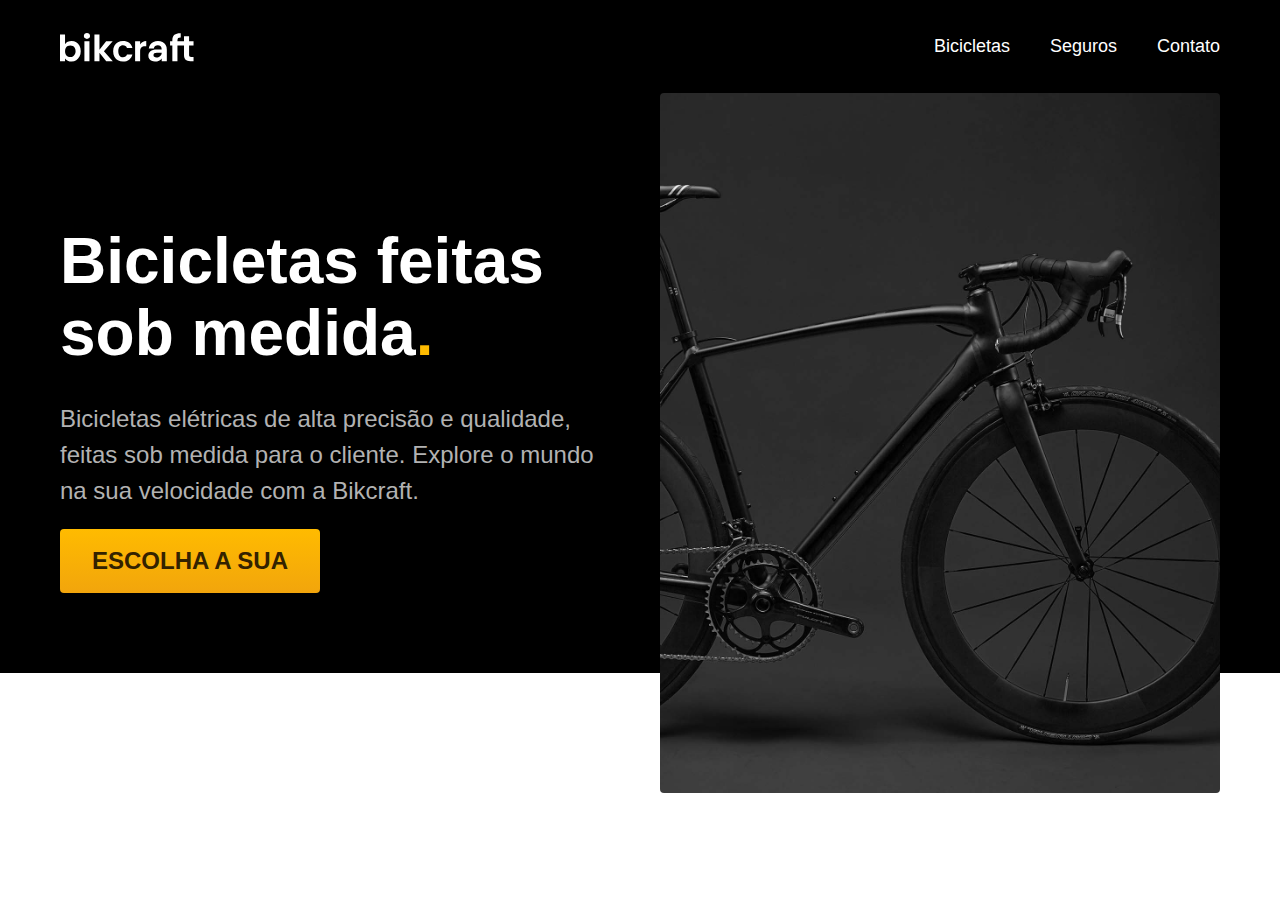
==== index.html @ 471a5d81 "introducao" ====
<!DOCTYPE html>
<html lang="pt-br">
<head>
  <meta charset="UTF-8">
  <meta name="viewport" content="width=device-width, initial-scale=1.0">
  <meta name="description" content="Bicicletas elétricas de alta precisão e qualidade,  feitas sob medida para o cliente. Explore o mundo na sua velocidade com a Bikcraft.
  ">
  <title>Bikcraft - Bicicletas Elétricas</title>
  <link rel="stylesheet" href="./css/style.css">
</head>
<body>
  <header class="header-bg">
    <div class="header">
      <a href="./">
        <img src="./img/bikcraft.svg" alt="Bikcraft">
      </a>

    <nav aria-label="primaria">
      <ul class="header-menu">
        <li><a href="./bicicletas.html">Bicicletas</a></li>
        <li><a href="./seguros.html">Seguros</a></li>
        <li><a href="./contato.html">Contato</a></li>
      </ul>
    </nav>
  </div>
  </header>

  <main class="introducao-bg">
    <div class="introducao">
      <div class="introducao-conteudo">
        <h1>Bicicletas feitas sob medida<span>.</span></h1>
        <p>Bicicletas elétricas de alta precisão e qualidade,  feitas sob medida para o cliente. Explore o mundo na sua velocidade com a Bikcraft.</p>
        <a href="./bicicletas.html">Escolha a sua</a>
      </div>
      <div>
        <img src="./img/fotos/introducao.jpg" alt="Bicicleta elétrica preta">
      </div>
    </div>
  </main>
</body>
</html>
---- css/style.css ----
body{
  margin: 0px;
  font-family: Arial, Helvetica, sans-serif;
}

h1, ul, p{
  margin: 0px;
}

ul{
  margin: 0px;
  padding: 0px;
  list-style: none;
}

a{
  text-decoration: none;
  color: inherit;
}

img{
  max-width: 100%;
  display: block;
}

.header-bg{
  background-color: #000000;
}

.header{
  display: flex;
  flex-wrap: wrap;
  gap: 20px;
  justify-content: space-between;
  align-items: center;
  padding: 20px;
  max-width: 1200px;
  box-sizing: border-box;
  margin-left: auto;
  margin-right: auto;
}

.header-menu{
  display: flex;
  flex-wrap: wrap;
  gap: 40px;
}

.header-menu a{
  padding: 16px 0px;
  display: inline-block;
  color: #ffffff;
  font-size: 18px;
  position: relative;
}

.header-menu a:after{
  content: "";
  display: block;
  height: 2px;
  width: 0px;
  background: #ffffff;
  margin-top: 4px;
  transition: 0.3s;
  position: absolute;
}

.header-menu a:hover:after{
  width: 100%;
}

@media (max-width: 800px){
  .header-menu a{
    background: #111111;
    padding: 12px 16px;
    border-radius: 4px;
  }
  .header-menu{
    gap: 20px;
  }
  .header-menu a:hover{
    background-color: #2e2e2e;
  }
  .header a:after{
    display: none;
  }
}

@media (max-width: 600px){
  .header-menu{
    gap: 12px;
  }
  .header-menu a{
    padding: 8px 12px;
    font-size: 14px;
  }
}

.introducao-bg{
  background: #000000;
  color: #ffffff;
  box-shadow: inset 0 -120px #ffffff;
}

.introducao{
  display: grid;
  grid-template-columns: 1fr 1fr;
  gap: 0px 40px;
  max-width: 1200px;
  box-sizing: border-box;
  padding-left: 20px;
  padding-right: 20px;
  margin-left: auto;
  margin-right: auto;
}

.introducao-conteudo{
  align-self: end;
  padding-bottom: 200px;
}


.introducao img{
  height: 100%;
  object-fit: cover;
  border-radius: 4px;
}

.introducao h1{
  margin-bottom: 32px;
  font-size: 64px;
  line-height: 1.125;
}

.introducao h1 span{
  color: #ffbb00;
}

.introducao p{
  margin-bottom: 20px;
  font-size: 24px;
  line-height: 1.5;
  color: #b2b2b2;
}

.introducao a{
  padding: 16px 32px;
  display: inline-block;
  background: linear-gradient(#ffbb00, #f2a50c);
  border-radius: 4px;
  box-shadow: 0 1px 2px rgba(0, 0, 0, .1) ;
  text-transform: uppercase;
  color: #332200;
  font-size: 24px;
  line-height: 1.33;
  font-weight: bold;
}

.introducao a:hover{
  background: linear-gradient(#ffb60d, #e59317);
}

@media (max-width: 600px){
  .introducao a{
    padding: 12px 16px;
    font-size: 16px;
  }
}

@media (max-width: 1200px){
  .introducao h1{
    font-size: 48px;
  }
  .introducao p{
    font-size: 18px;
  }
}

@media (max-width: 800px){
  .introducao-bg{
    background: #111111;
    padding-top: 40px;
    box-shadow: inset 0 -60px #ffffff;
  }
  .introducao{
    grid-template-columns: 1fr;
    gap: 32px;
  }
  .introducao-conteudo{
    padding-bottom: 0px;
  }
  .introducao h1{
    font-size: 32px;
    margin-bottom: 16px;
  }
  .introducao img{
    height: 300px;
    width: 100%;
  }
}
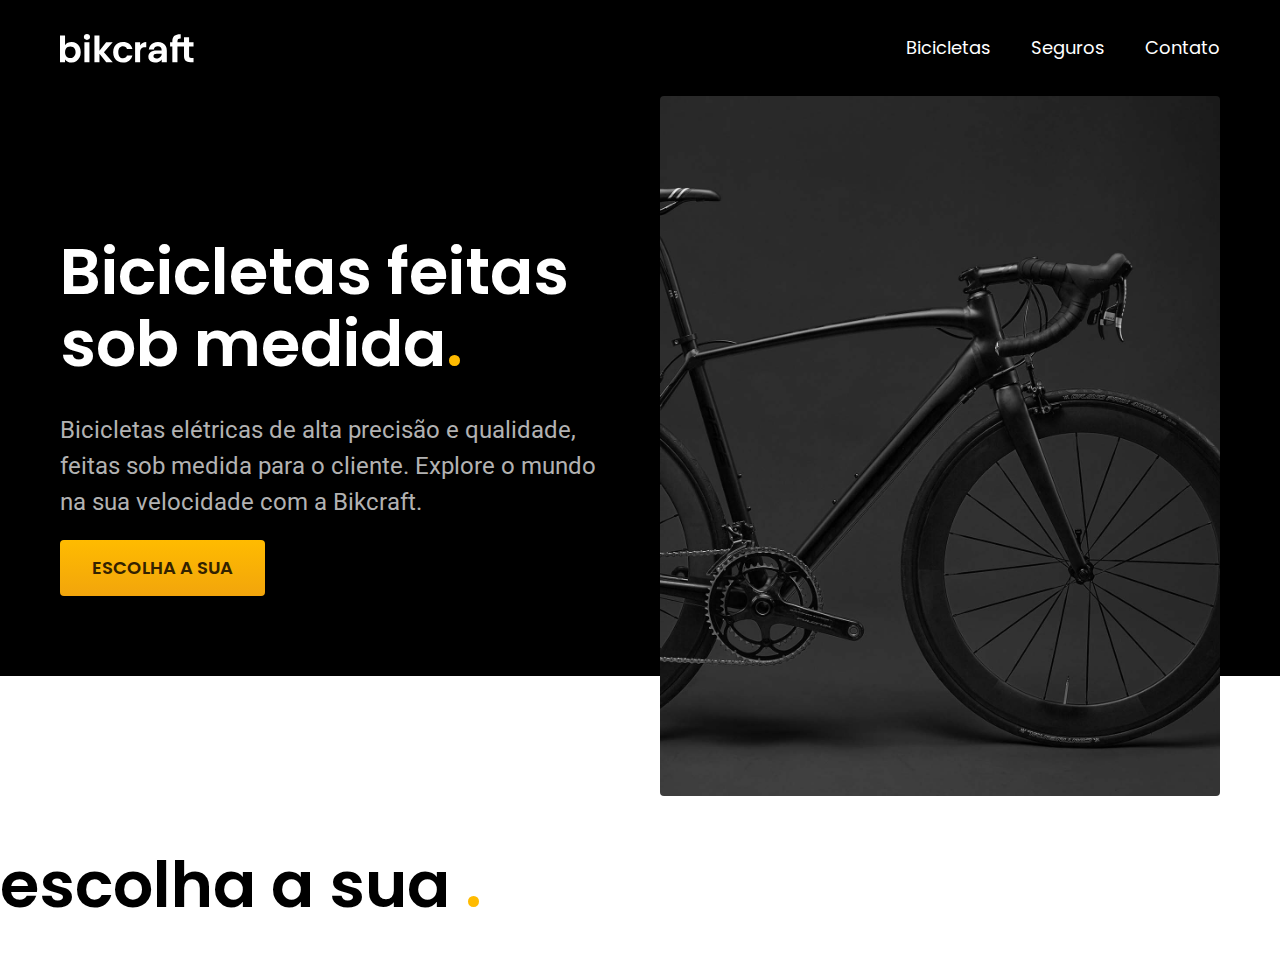
==== commit dfaed317: "utilitários" ====
--- a/index.html
+++ b/index.html
@@ -7,7 +7,14 @@
   ">
   <title>Bikcraft - Bicicletas Elétricas</title>
   <link rel="stylesheet" href="./css/style.css">
+  <link rel="preconnect" href="https://fonts.googleapis.com">
+<link rel="preconnect" href="https://fonts.gstatic.com" crossorigin>
+<link href="https://fonts.googleapis.com/css2?family=Roboto:ital,wght@0,100;0,300;0,400;0,500;0,700;0,900;1,100;1,300;1,400;1,500;1,700;1,900&display=swap" rel="stylesheet">
+<link rel="preconnect" href="https://fonts.googleapis.com">
+<link rel="preconnect" href="https://fonts.gstatic.com" crossorigin>
+<link href="https://fonts.googleapis.com/css2?family=Poppins:ital,wght@0,100;0,200;0,300;0,400;0,500;0,600;0,700;0,800;0,900;1,100;1,200;1,300;1,400;1,500;1,600;1,700;1,800;1,900&display=swap" rel="stylesheet">
 </head>
+
 <body>
   <header class="header-bg">
     <div class="header">
@@ -16,7 +23,7 @@
       </a>
 
     <nav aria-label="primaria">
-      <ul class="header-menu">
+      <ul class="header-menu font-1-m cor-branco">
         <li><a href="./bicicletas.html">Bicicletas</a></li>
         <li><a href="./seguros.html">Seguros</a></li>
         <li><a href="./contato.html">Contato</a></li>
@@ -28,14 +35,16 @@
   <main class="introducao-bg">
     <div class="introducao">
       <div class="introducao-conteudo">
-        <h1>Bicicletas feitas sob medida<span>.</span></h1>
-        <p>Bicicletas elétricas de alta precisão e qualidade,  feitas sob medida para o cliente. Explore o mundo na sua velocidade com a Bikcraft.</p>
-        <a href="./bicicletas.html">Escolha a sua</a>
+        <h1 class="font-1-xxl cor-0">Bicicletas feitas sob medida<span class="cor-p1">.</span></h1>
+        <p class="font-2-l cor-5">Bicicletas elétricas de alta precisão e qualidade,  feitas sob medida para o cliente. Explore o mundo na sua velocidade com a Bikcraft.</p>
+        <a class="botao" href="./bicicletas.html">Escolha a sua</a>
       </div>
       <div>
         <img src="./img/fotos/introducao.jpg" alt="Bicicleta elétrica preta">
       </div>
     </div>
   </main>
+
+  <h2 class="font-1-xxl">escolha a sua <span class="cor-p1">.</span></h2>
 </body>
 </html>--- a/css/style.css
+++ b/css/style.css
@@ -1,200 +1,11 @@
-body{
-  margin: 0px;
-  font-family: Arial, Helvetica, sans-serif;
-}
+@import "./global/global.css";
+@import "./utilidades/tipografia.css";
+@import "./utilidades/cores.css";
 
-h1, ul, p{
-  margin: 0px;
-}
+@import "./global/header.css";
 
-ul{
-  margin: 0px;
-  padding: 0px;
-  list-style: none;
-}
+/*Utilitários*/
+@import "./utilidades/componentes.css";
 
-a{
-  text-decoration: none;
-  color: inherit;
-}
-
-img{
-  max-width: 100%;
-  display: block;
-}
-
-.header-bg{
-  background-color: #000000;
-}
-
-.header{
-  display: flex;
-  flex-wrap: wrap;
-  gap: 20px;
-  justify-content: space-between;
-  align-items: center;
-  padding: 20px;
-  max-width: 1200px;
-  box-sizing: border-box;
-  margin-left: auto;
-  margin-right: auto;
-}
-
-.header-menu{
-  display: flex;
-  flex-wrap: wrap;
-  gap: 40px;
-}
-
-.header-menu a{
-  padding: 16px 0px;
-  display: inline-block;
-  color: #ffffff;
-  font-size: 18px;
-  position: relative;
-}
-
-.header-menu a:after{
-  content: "";
-  display: block;
-  height: 2px;
-  width: 0px;
-  background: #ffffff;
-  margin-top: 4px;
-  transition: 0.3s;
-  position: absolute;
-}
-
-.header-menu a:hover:after{
-  width: 100%;
-}
-
-@media (max-width: 800px){
-  .header-menu a{
-    background: #111111;
-    padding: 12px 16px;
-    border-radius: 4px;
-  }
-  .header-menu{
-    gap: 20px;
-  }
-  .header-menu a:hover{
-    background-color: #2e2e2e;
-  }
-  .header a:after{
-    display: none;
-  }
-}
-
-@media (max-width: 600px){
-  .header-menu{
-    gap: 12px;
-  }
-  .header-menu a{
-    padding: 8px 12px;
-    font-size: 14px;
-  }
-}
-
-.introducao-bg{
-  background: #000000;
-  color: #ffffff;
-  box-shadow: inset 0 -120px #ffffff;
-}
-
-.introducao{
-  display: grid;
-  grid-template-columns: 1fr 1fr;
-  gap: 0px 40px;
-  max-width: 1200px;
-  box-sizing: border-box;
-  padding-left: 20px;
-  padding-right: 20px;
-  margin-left: auto;
-  margin-right: auto;
-}
-
-.introducao-conteudo{
-  align-self: end;
-  padding-bottom: 200px;
-}
-
-
-.introducao img{
-  height: 100%;
-  object-fit: cover;
-  border-radius: 4px;
-}
-
-.introducao h1{
-  margin-bottom: 32px;
-  font-size: 64px;
-  line-height: 1.125;
-}
-
-.introducao h1 span{
-  color: #ffbb00;
-}
-
-.introducao p{
-  margin-bottom: 20px;
-  font-size: 24px;
-  line-height: 1.5;
-  color: #b2b2b2;
-}
-
-.introducao a{
-  padding: 16px 32px;
-  display: inline-block;
-  background: linear-gradient(#ffbb00, #f2a50c);
-  border-radius: 4px;
-  box-shadow: 0 1px 2px rgba(0, 0, 0, .1) ;
-  text-transform: uppercase;
-  color: #332200;
-  font-size: 24px;
-  line-height: 1.33;
-  font-weight: bold;
-}
-
-.introducao a:hover{
-  background: linear-gradient(#ffb60d, #e59317);
-}
-
-@media (max-width: 600px){
-  .introducao a{
-    padding: 12px 16px;
-    font-size: 16px;
-  }
-}
-
-@media (max-width: 1200px){
-  .introducao h1{
-    font-size: 48px;
-  }
-  .introducao p{
-    font-size: 18px;
-  }
-}
-
-@media (max-width: 800px){
-  .introducao-bg{
-    background: #111111;
-    padding-top: 40px;
-    box-shadow: inset 0 -60px #ffffff;
-  }
-  .introducao{
-    grid-template-columns: 1fr;
-    gap: 32px;
-  }
-  .introducao-conteudo{
-    padding-bottom: 0px;
-  }
-  .introducao h1{
-    font-size: 32px;
-    margin-bottom: 16px;
-  }
-  .introducao img{
-    height: 300px;
-    width: 100%;
-  }
-}+/*Home*/
+@import "./home/introducao.css";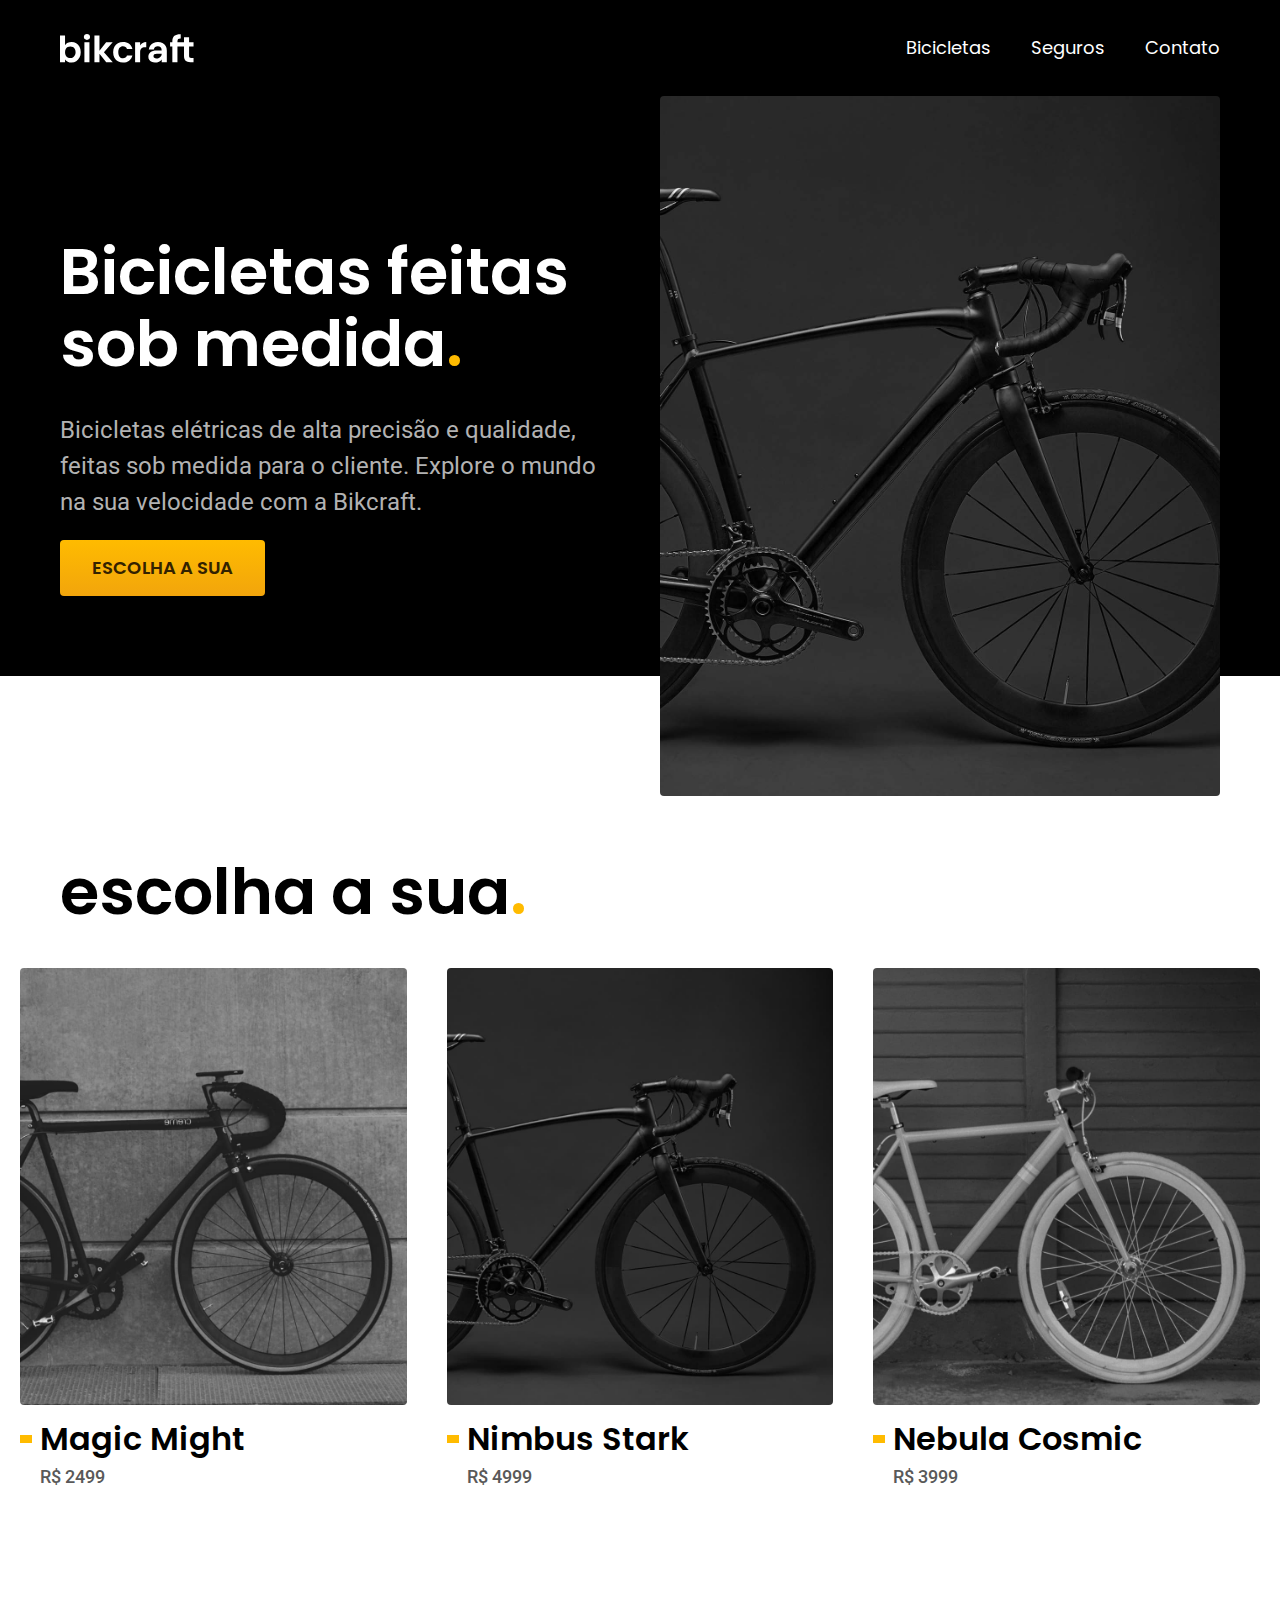
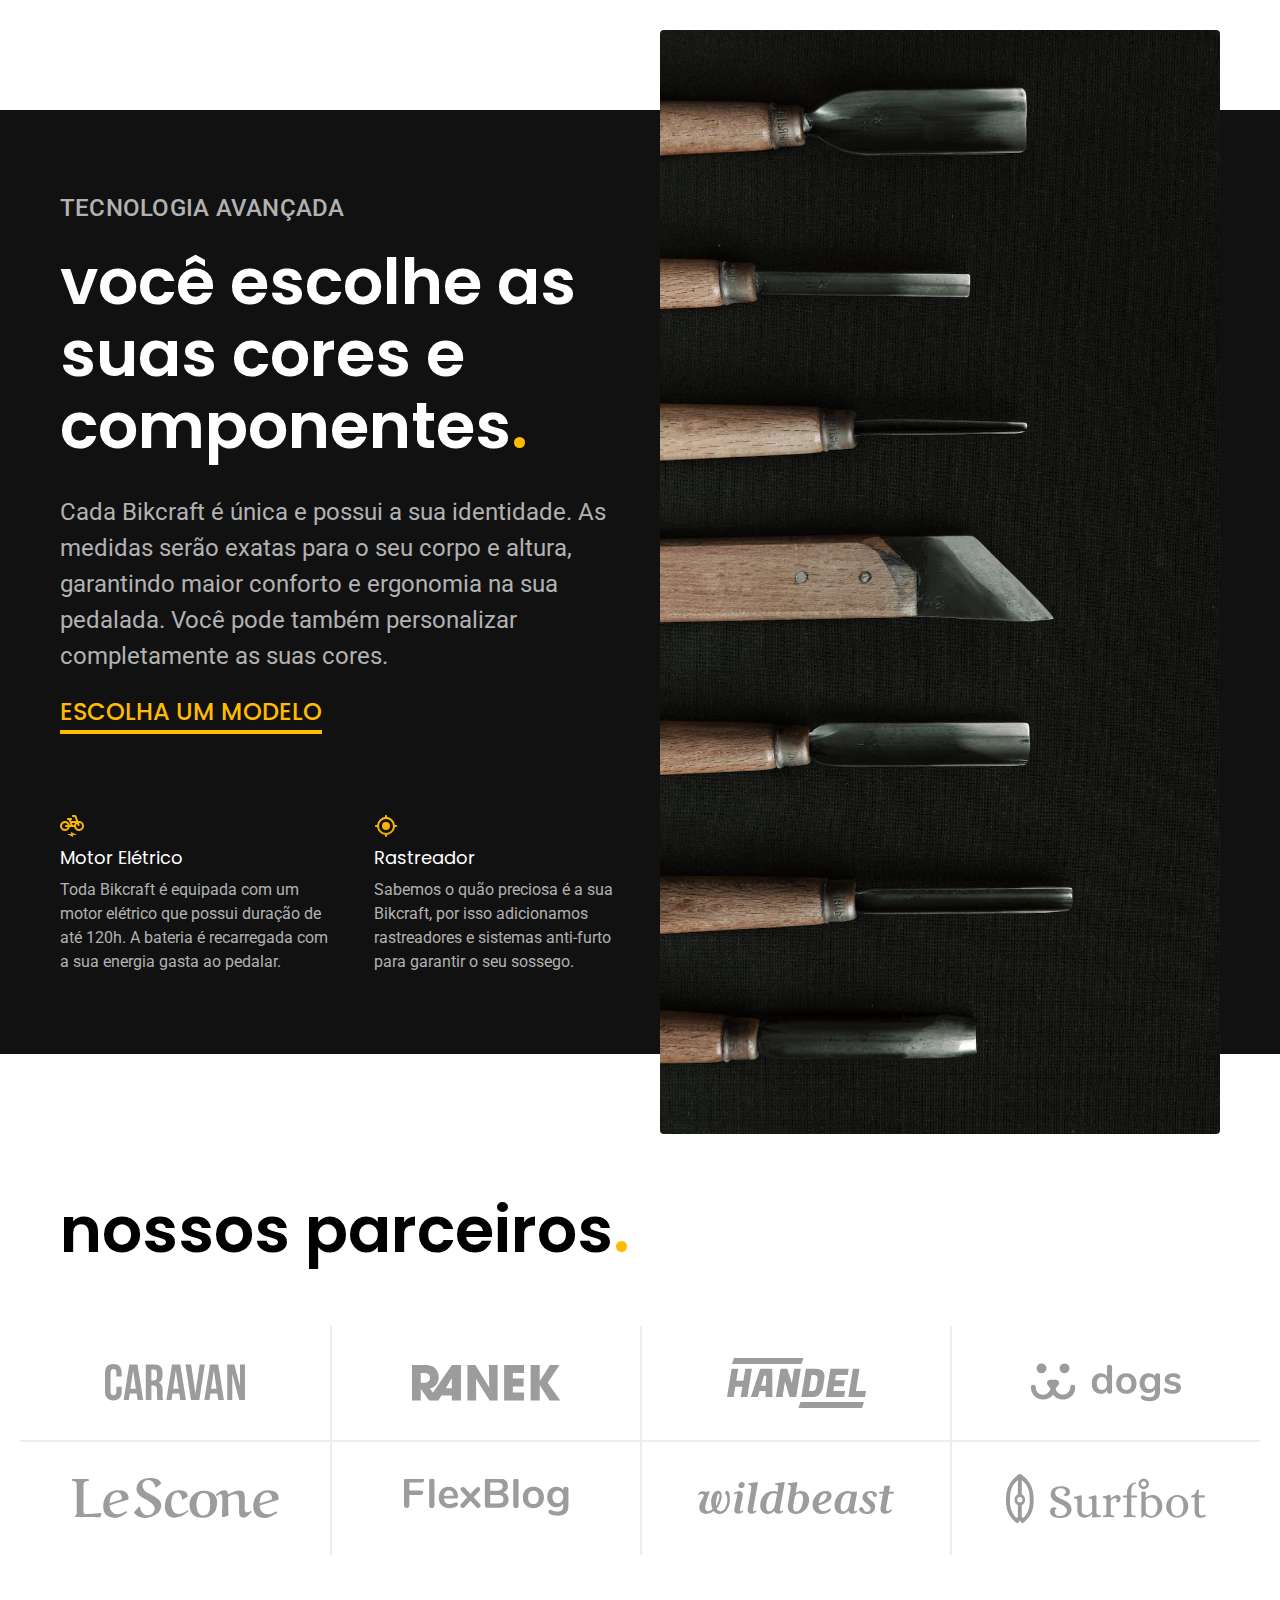
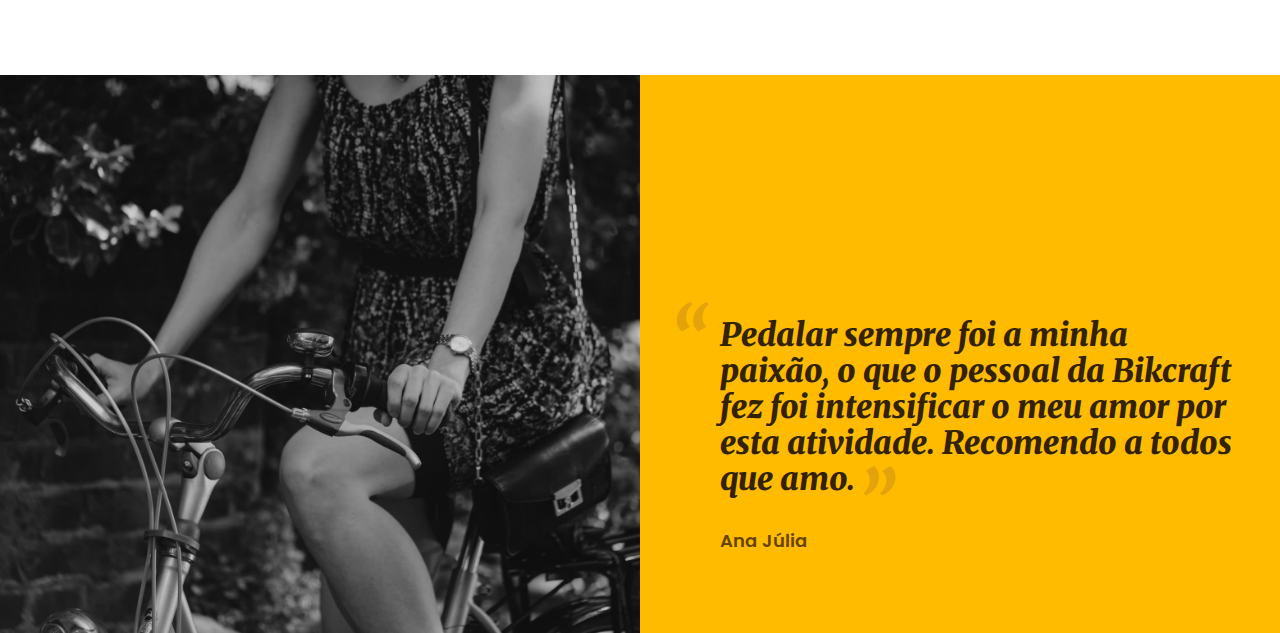
==== commit 4cfb9d9b: "depoimentos" ====
--- a/index.html
+++ b/index.html
@@ -10,14 +10,13 @@
   <link rel="preconnect" href="https://fonts.googleapis.com">
 <link rel="preconnect" href="https://fonts.gstatic.com" crossorigin>
 <link href="https://fonts.googleapis.com/css2?family=Roboto:ital,wght@0,100;0,300;0,400;0,500;0,700;0,900;1,100;1,300;1,400;1,500;1,700;1,900&display=swap" rel="stylesheet">
-<link rel="preconnect" href="https://fonts.googleapis.com">
-<link rel="preconnect" href="https://fonts.gstatic.com" crossorigin>
 <link href="https://fonts.googleapis.com/css2?family=Poppins:ital,wght@0,100;0,200;0,300;0,400;0,500;0,600;0,700;0,800;0,900;1,100;1,200;1,300;1,400;1,500;1,600;1,700;1,800;1,900&display=swap" rel="stylesheet">
+<link href="https://fonts.googleapis.com/css2?family=Merriweather:ital,wght@1,900&display=swap" rel="stylesheet">
 </head>
 
 <body>
   <header class="header-bg">
-    <div class="header">
+    <div class="header container">
       <a href="./">
         <img src="./img/bikcraft.svg" alt="Bikcraft">
       </a>
@@ -33,7 +32,7 @@
   </header>
 
   <main class="introducao-bg">
-    <div class="introducao">
+    <div class="introducao container">
       <div class="introducao-conteudo">
         <h1 class="font-1-xxl cor-0">Bicicletas feitas sob medida<span class="cor-p1">.</span></h1>
         <p class="font-2-l cor-5">Bicicletas elétricas de alta precisão e qualidade,  feitas sob medida para o cliente. Explore o mundo na sua velocidade com a Bikcraft.</p>
@@ -45,6 +44,88 @@
     </div>
   </main>
 
-  <h2 class="font-1-xxl">escolha a sua <span class="cor-p1">.</span></h2>
+  <article class="bicicletas-lista">
+    <h2 class="container font-1-xxl">escolha a sua<span class="cor-p1">.</span></h2>
+
+    <ul>
+      <li>
+        <a href="./bicicletas/magic.html">
+        <img src="./img/bicicletas/magic-home.jpg" alt="Bicicleta Preta">
+        <h3 class="font-1-xl">Magic Might</h3>
+        <span class="font-2-m cor-8">R$ 2499</span>
+        </a>
+      </li>
+      <li>
+        <a href="./bicicletas/nimbus.html">
+        <img src="./img/bicicletas/nimbus-home.jpg" alt="Bicicleta Preta">
+        <h3 class="font-1-xl">Nimbus Stark</h3>
+        <span class="font-2-m cor-8">R$ 4999</span>
+        </a>
+      </li>
+      <li>
+        <a href="./bicicletas/nebula.html">
+        <img src="./img/bicicletas/nebula-home.jpg" alt="Bicicleta Preta">
+        <h3 class="font-1-xl">Nebula Cosmic</h3>
+        <span class="font-2-m cor-8">R$ 3999</span>
+        </a>
+      </li>
+    </ul>
+  </article>
+    
+  <article class="tecnologia-bg">
+    <div class="tecnologia container">
+      <div class="tecnologia-conteudo">
+        <span class="font-2-l-b cor-5">Tecnologia Avançada</span>
+        <h2 class="font-1-xxl cor-0">você escolhe as suas cores e componentes<span class="cor-p1">.</span></h2>
+        <p class="font-2-l cor-5">Cada Bikcraft é única e possui a sua identidade. As medidas serão exatas para o seu corpo e altura, garantindo maior conforto e ergonomia na sua pedalada. Você pode também personalizar completamente as suas cores.
+        </p>
+        <a class="link" href="./bicicletas.html">Escolha um modelo</a>
+        <div class="tecnologia-vantagens">
+        <div>
+          <img src="./img/icones/eletrica.svg" alt="">
+          <h3 class="font-1-m cor-0">Motor Elétrico</h3>
+          <p class="font-2-s cor-5">Toda Bikcraft é equipada com um motor elétrico que possui duração de até 120h. A bateria é recarregada com a sua energia gasta ao pedalar.
+          </p>
+        </div>
+        <div>
+          <img src="./img/icones/rastreador.svg" alt="">
+          <h3 class="font-1-m cor-0">Rastreador</h3>
+          <p class="font-2-s cor-5">Sabemos o quão preciosa é a sua Bikcraft, por isso adicionamos rastreadores e sistemas anti-furto para garantir o seu sossego.
+          </p>
+        </div>
+      </div>
+      </div>
+      <div class="tecnologia-imagem">
+        <img src="./img/fotos/tecnologia.jpg" alt="">
+      </div>
+    </div>
+  </article>
+
+  <section class="parceiros" aria-label="Nossos Parceiros">
+    <h2 class="container font-1-xxl">nossos parceiros<span class="cor-p1">.</span></h2>
+
+    <ul>
+      <li><img src="./img/parceiros/caravan.svg" alt="caravan"></li>
+      <li><img src="./img/parceiros/ranek.svg" alt="ranek"></li>
+      <li><img src="./img/parceiros/handel.svg" alt="handel"></li>
+      <li><img src="./img/parceiros/dogs.svg" alt="dogs"></li>
+      <li><img src="./img/parceiros/lescone.svg" alt="lescone"></li>
+      <li><img src="./img/parceiros/flexblog.svg" alt="flexblog"></li>
+      <li><img src="./img/parceiros/wildbeast.svg" alt="wildbeast"></li>
+      <li><img src="./img/parceiros/surfbot.svg" alt="surfbot"></li>
+    </ul>
+  </section>
+
+  <section class="depoimento" aria-label="Depoimento">
+    <div>
+      <img src="./img/fotos/depoimento.jpg" alt="Pessoa pedalando uma bicicleta Bikcraft">
+    </div>
+    <div class="depoimento-conteudo">
+      <blockquote class="font-1-xl cor-p5">
+        <p>Pedalar sempre foi a minha paixão, o que o pessoal da Bikcraft fez foi intensificar o meu amor por esta atividade. Recomendo a todos que amo.</p>
+      </blockquote>
+      <span class="font-1-m-b cor-p4">Ana Júlia</span>
+    </div>
+  </section>
 </body>
 </html>--- a/css/style.css
+++ b/css/style.css
@@ -8,4 +8,10 @@
 @import "./utilidades/componentes.css";
 
 /*Home*/
-@import "./home/introducao.css";+@import "./home/introducao.css";
+@import "./home/tecnologia.css";
+@import "./home/parceiros.css";
+@import "./home/depoimento.css";
+
+/*Bicicletas*/
+@import "./bicicletas/bicicletas-lista.css";
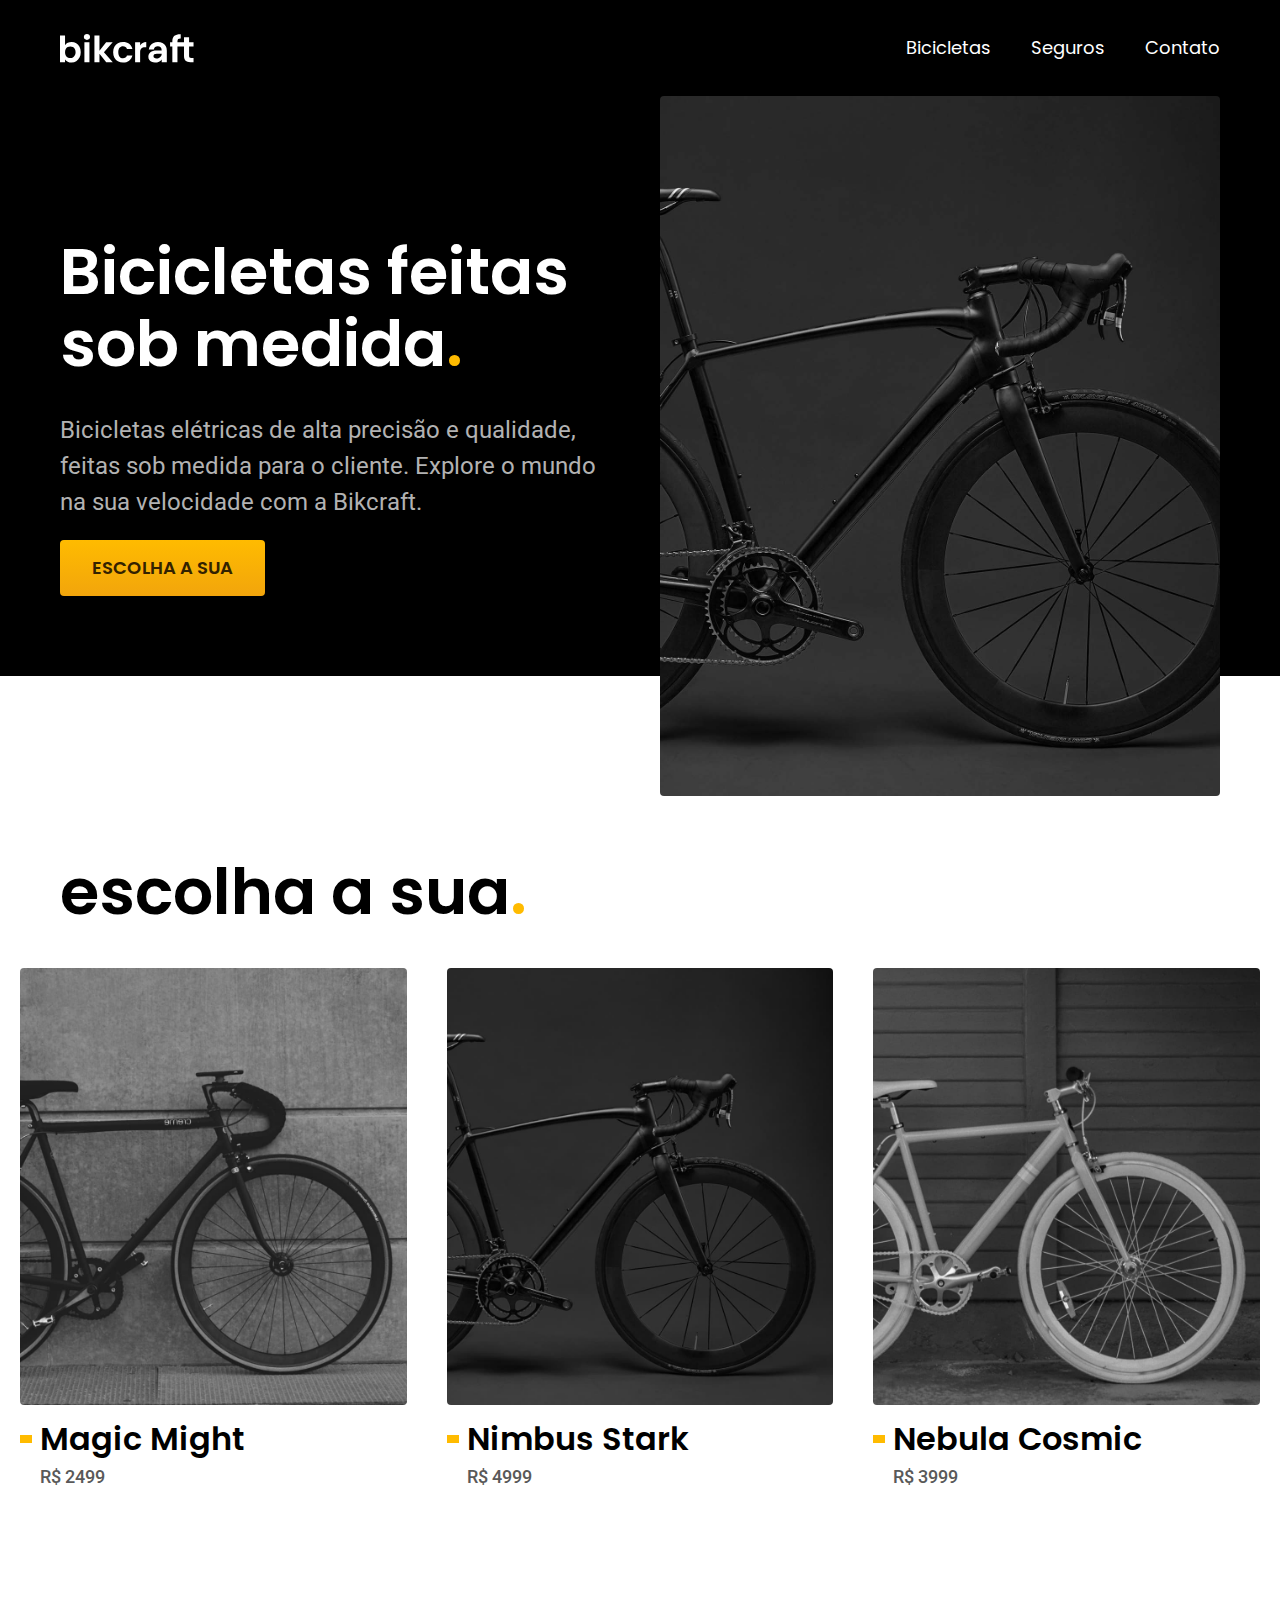
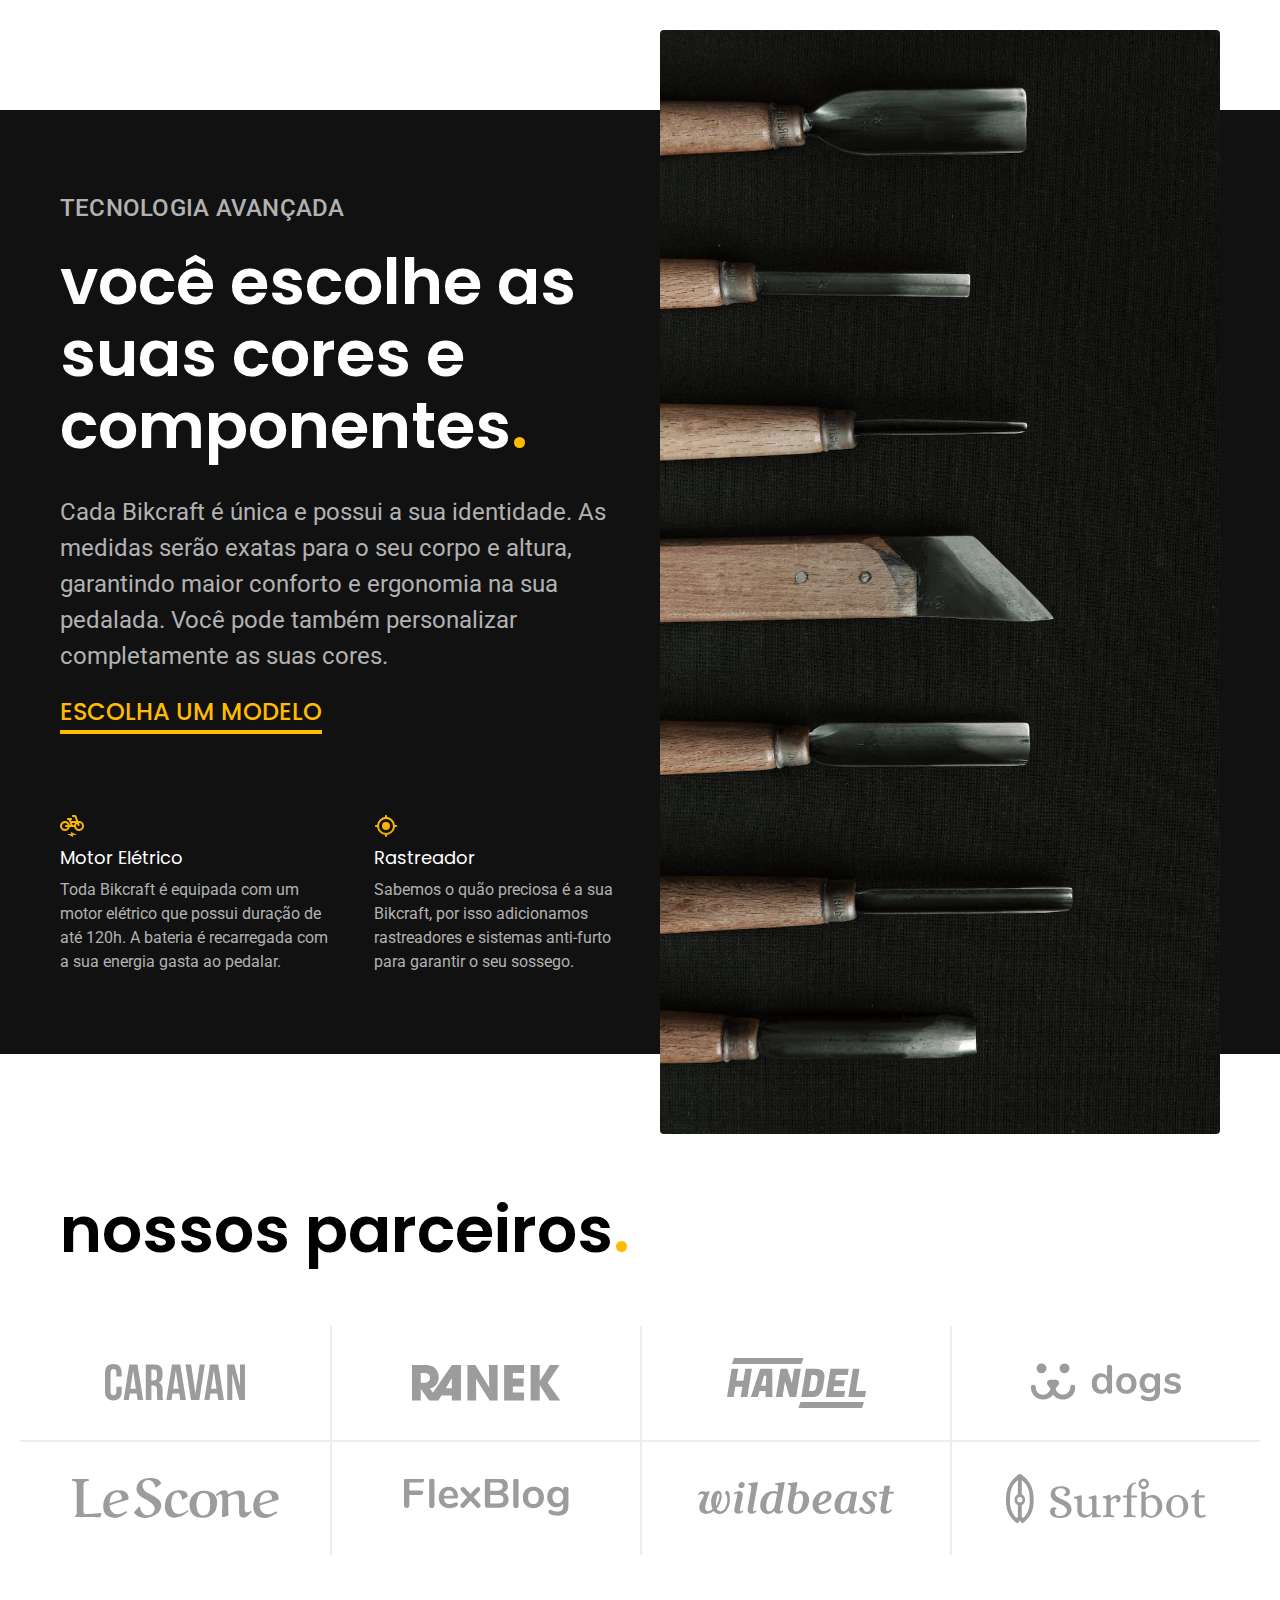
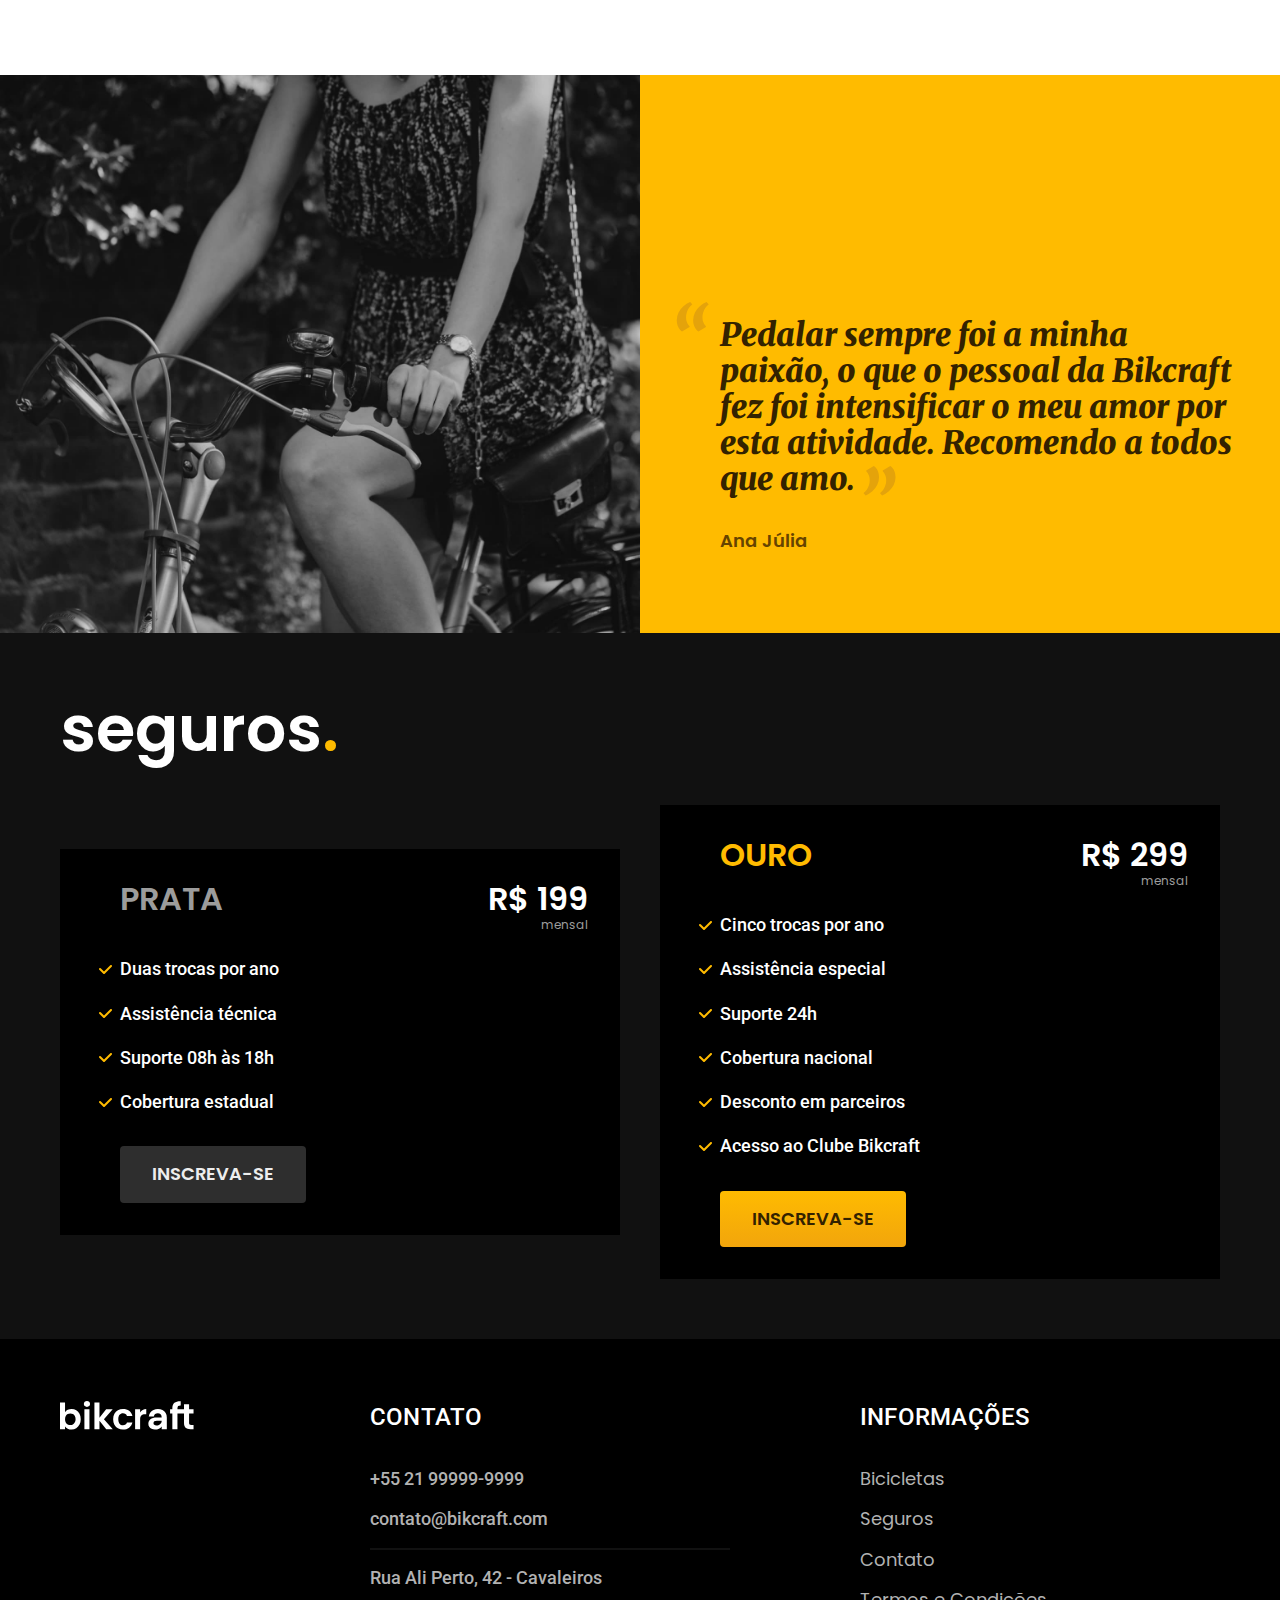
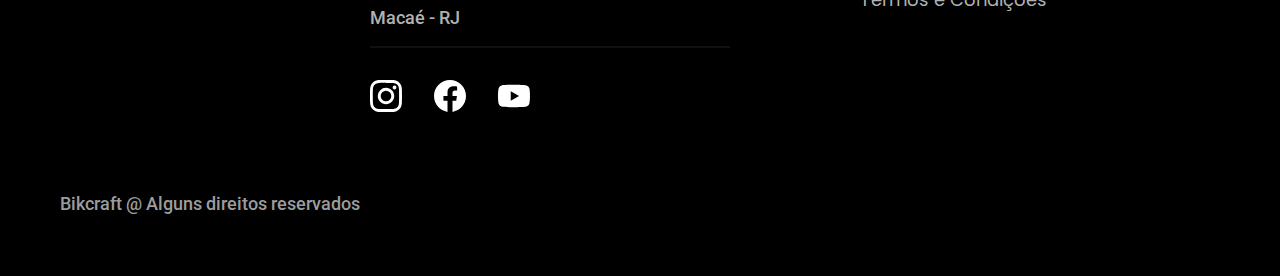
==== commit 56777cf0: "home" ====
--- a/index.html
+++ b/index.html
@@ -127,5 +127,74 @@
       <span class="font-1-m-b cor-p4">Ana Júlia</span>
     </div>
   </section>
+
+  <article class="seguros-bg">
+    <div class="seguros container">
+      <h2 class="font-1-xxl cor-0">seguros<span class="cor-p1">.</span></h2>
+      <div class="seguros-item">
+        <h3 class="font-1-xl cor-6">PRATA</h3>
+        <span class="font-1-xl cor-0">R$ 199 <span class="font-1-xs cor-6">mensal</span></span>
+        <ul class="font-2-m cor-0">
+          <li>Duas trocas por ano</li>
+          <li>Assistência técnica</li>
+          <li>Suporte 08h às 18h</li>
+          <li>Cobertura estadual</li>
+        </ul>
+        <a class="botao secundario" href="./orcamento.html">Inscreva-se</a>
+      </div>
+
+      <div class="seguros-item">
+        <h3 class="font-1-xl cor-p1">OURO</h3>
+        <span class="font-1-xl cor-0">R$ 299 <span class="font-1-xs cor-6">mensal</span></span>
+        <ul class="font-2-m cor-0">
+          <li>Cinco trocas por ano</li>
+          <li>Assistência especial</li>
+          <li>Suporte 24h</li>
+          <li>Cobertura nacional</li>
+          <li>Desconto em parceiros</li>
+          <li>Acesso ao Clube Bikcraft</li>
+        </ul>
+        <a class="botao" href="./orcamento.html">Inscreva-se</a>
+      </div>
+    </div>
+  </article>
+
+  <footer class="footer-bg">
+    <div class="footer container">
+      <img src="./img/bikcraft.svg" alt="Bikcraft">
+      <div class="footer-contato">
+        <h3 class="font-2-l-b cor-0">Contato</h3>
+        <ul class="font-2-m cor-5">
+          <li><a href="tel:+5521999999999">+55 21 99999-9999</a></li>
+          <li><a href="mailto:contato@bikcraft.com">contato@bikcraft.com</a></li>
+          <li>Rua Ali Perto, 42 - Cavaleiros</a></li>
+          <li>Macaé - RJ</li>
+        </ul>
+        <div class="footer-redes">
+          <a href="./">
+            <img src="./img/redes/instagram.svg" alt="Instagram">
+          </a>
+          <a href="./">
+            <img src="./img/redes/facebook.svg" alt="Facebook">
+          </a>
+          <a href="./">
+            <img src="./img/redes/youtube.svg" alt="  youtube">
+          </a>
+        </div>
+      </div>
+      <div class="footer-informacoes">
+        <h3 class="font-2-l-b cor-0">Informações</h3>
+        <nav>
+          <ul class="font-1-m cor-5">
+            <li><a href="./bicicletas.html">Bicicletas</a></li>
+            <li><a href="./seguros.html">Seguros</a></li>
+            <li><a href="./contato.html">Contato</a></li>
+            <li><a href="./termos.html">Termos e Condições</a></li>
+          </ul>
+        </nav>
+      </div>
+      <p class="footer-copy font-2-m cor-6">Bikcraft @ Alguns direitos reservados</p>
+    </div>
+  </footer>
 </body>
 </html>--- a/css/style.css
+++ b/css/style.css
@@ -3,6 +3,7 @@
 @import "./utilidades/cores.css";
 
 @import "./global/header.css";
+@import "./global/footer.css";
 
 /*Utilitários*/
 @import "./utilidades/componentes.css";
@@ -15,3 +16,6 @@
 
 /*Bicicletas*/
 @import "./bicicletas/bicicletas-lista.css";
+
+/*Seguros*/
+@import "./seguros/seguros.css";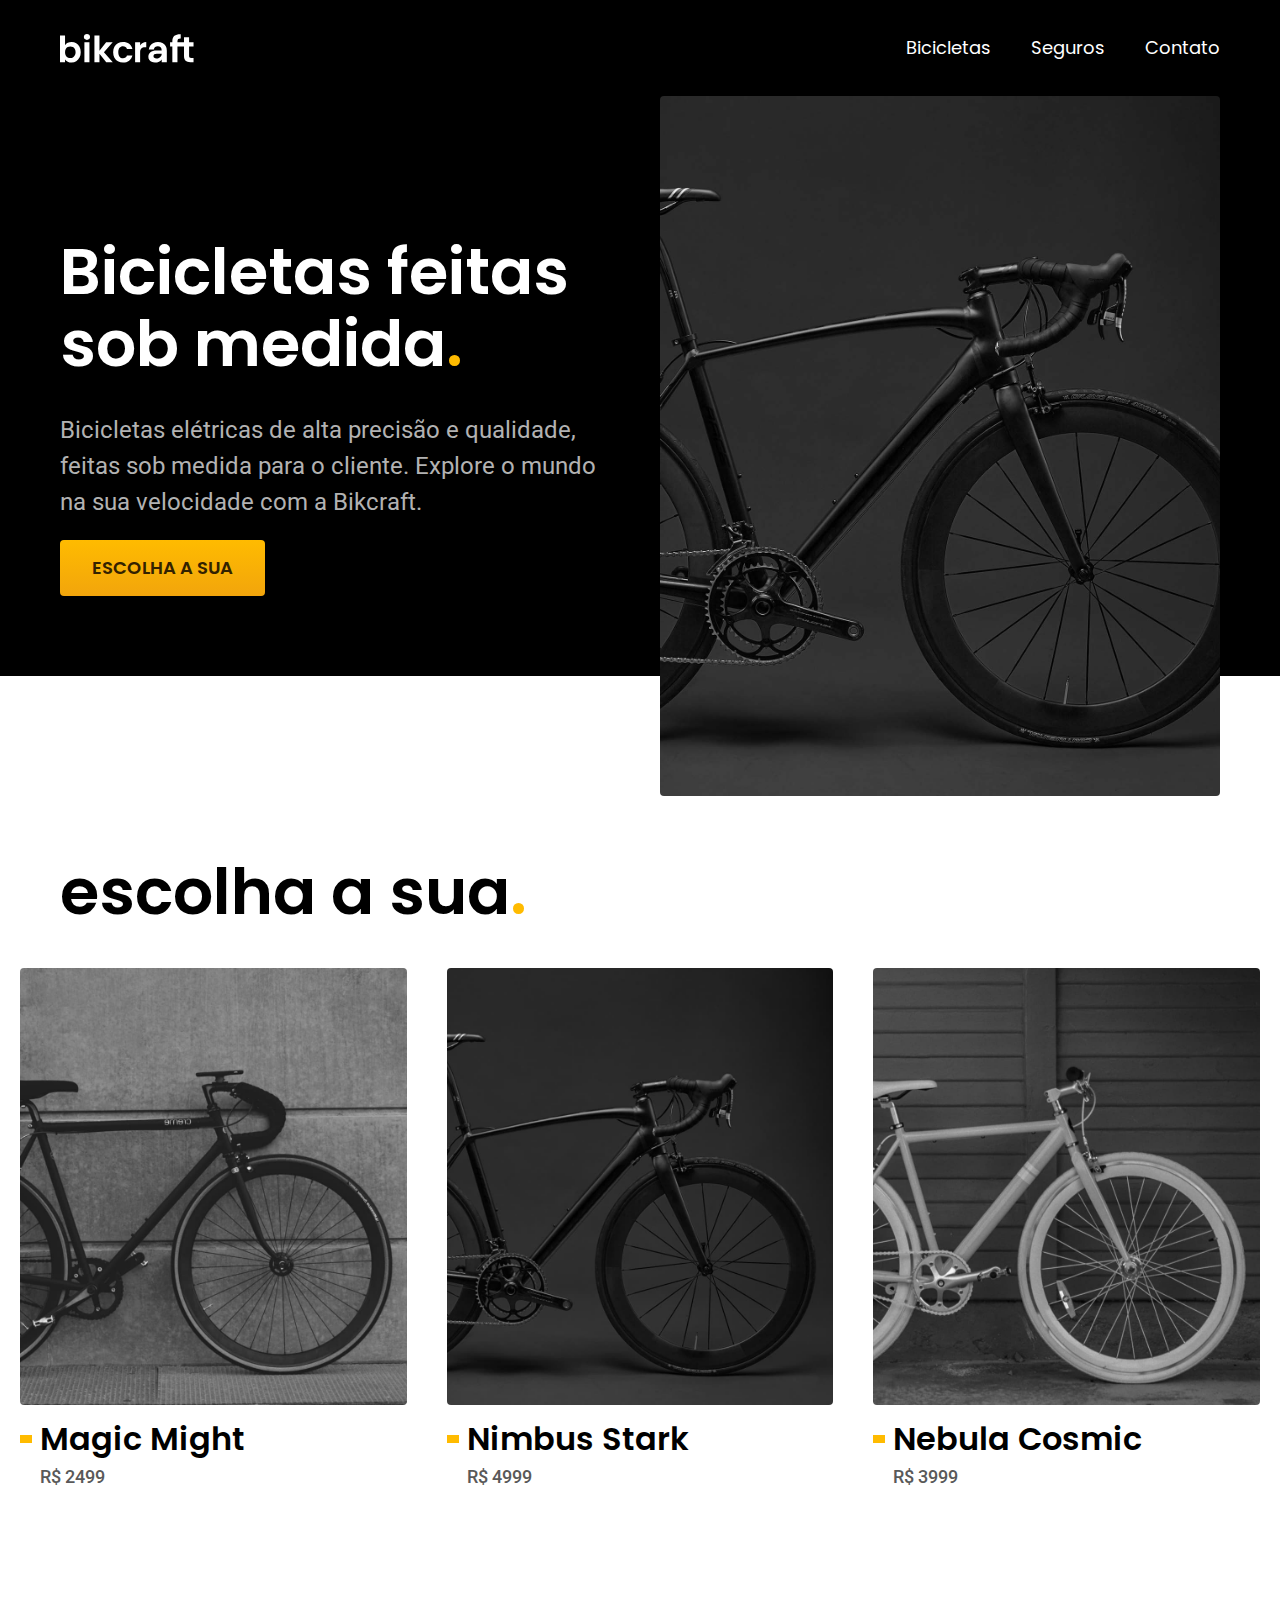
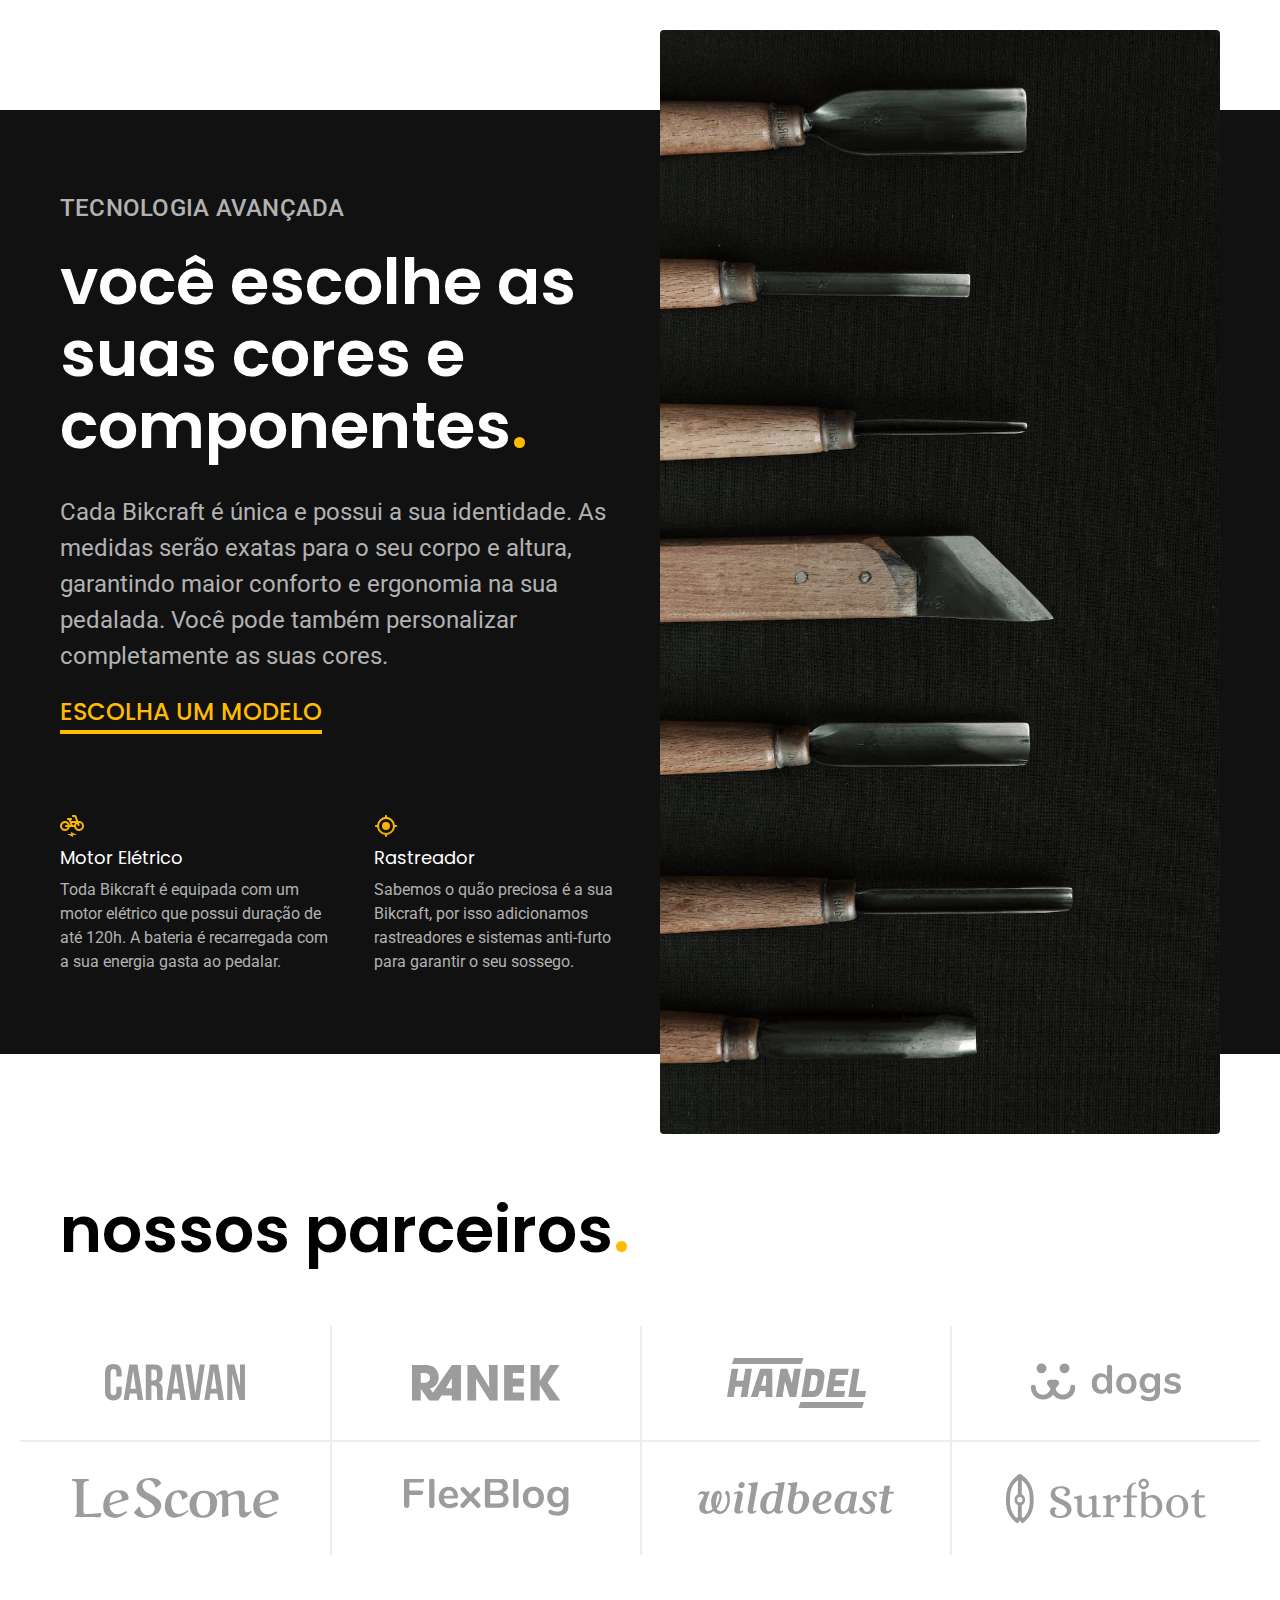
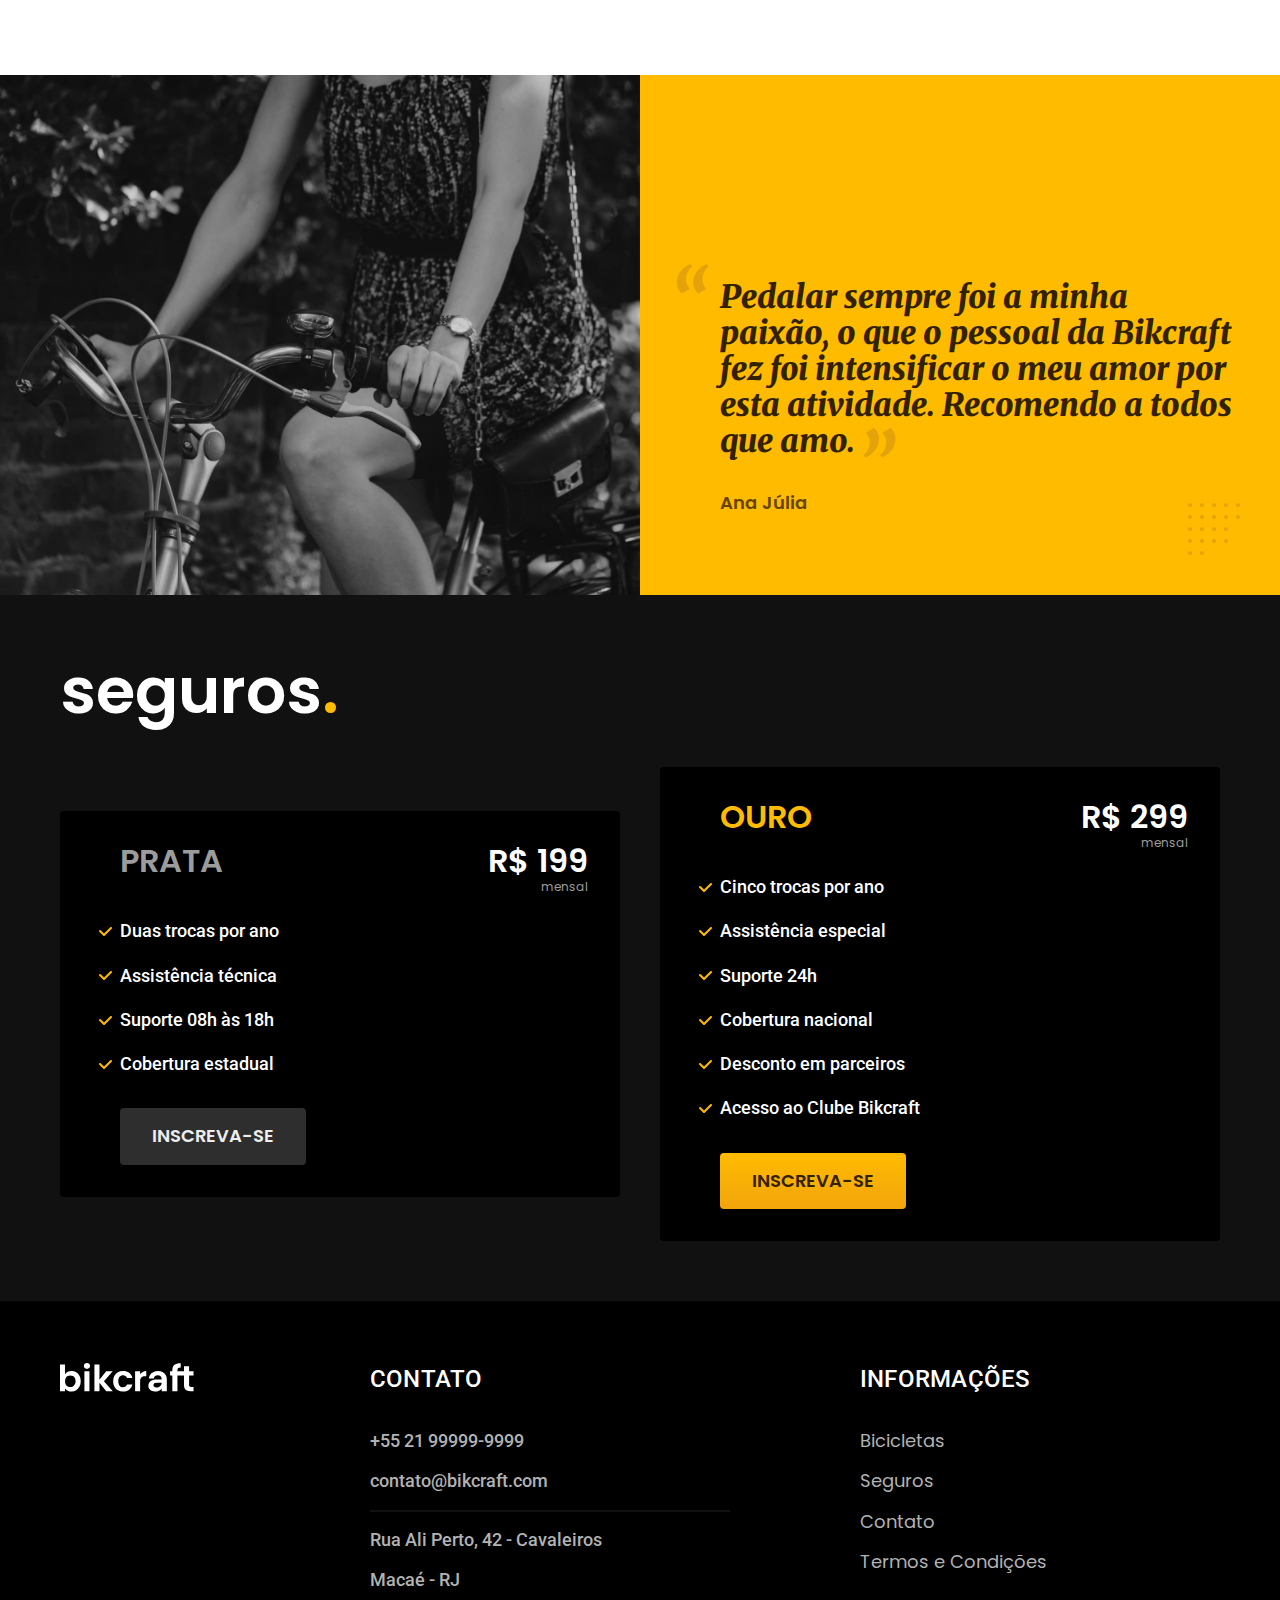
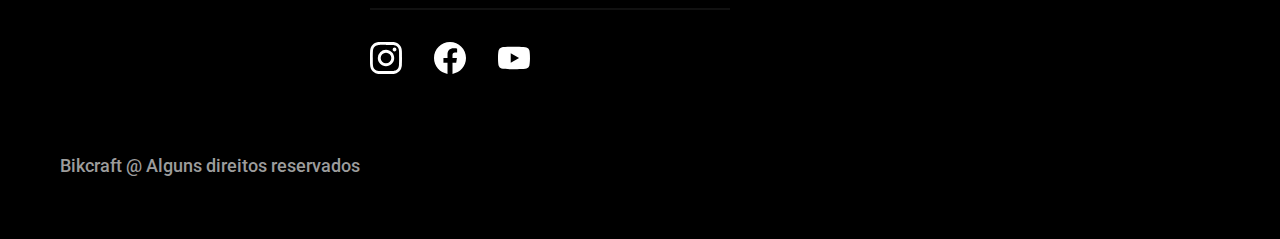
==== commit 339dafc0: "orcamento e html e css pronto" ====
--- a/index.html
+++ b/index.html
@@ -1,17 +1,19 @@
 <!DOCTYPE html>
 <html lang="pt-br">
+
 <head>
   <meta charset="UTF-8">
   <meta name="viewport" content="width=device-width, initial-scale=1.0">
-  <meta name="description" content="Bicicletas elétricas de alta precisão e qualidade,  feitas sob medida para o cliente. Explore o mundo na sua velocidade com a Bikcraft.
-  ">
+  <meta name="description" content="Bicicletas elétricas de alta precisão e qualidade,  feitas sob medida para o cliente. Explore o mundo na sua velocidade com a Bikcraft.">
   <title>Bikcraft - Bicicletas Elétricas</title>
+
+  <link rel="preload" href="./css/style.css" as="style">
   <link rel="stylesheet" href="./css/style.css">
   <link rel="preconnect" href="https://fonts.googleapis.com">
-<link rel="preconnect" href="https://fonts.gstatic.com" crossorigin>
-<link href="https://fonts.googleapis.com/css2?family=Roboto:ital,wght@0,100;0,300;0,400;0,500;0,700;0,900;1,100;1,300;1,400;1,500;1,700;1,900&display=swap" rel="stylesheet">
-<link href="https://fonts.googleapis.com/css2?family=Poppins:ital,wght@0,100;0,200;0,300;0,400;0,500;0,600;0,700;0,800;0,900;1,100;1,200;1,300;1,400;1,500;1,600;1,700;1,800;1,900&display=swap" rel="stylesheet">
-<link href="https://fonts.googleapis.com/css2?family=Merriweather:ital,wght@1,900&display=swap" rel="stylesheet">
+  <link rel="preconnect" href="https://fonts.gstatic.com" crossorigin>
+  <link href="https://fonts.googleapis.com/css2?family=Roboto:ital,wght@0,100;0,300;0,400;0,500;0,700;0,900;1,100;1,300;1,400;1,500;1,700;1,900&display=swap" rel="stylesheet">
+  <link href="https://fonts.googleapis.com/css2?family=Poppins:ital,wght@0,100;0,200;0,300;0,400;0,500;0,600;0,700;0,800;0,900;1,100;1,200;1,300;1,400;1,500;1,600;1,700;1,800;1,900&display=swap" rel="stylesheet">
+  <link href="https://fonts.googleapis.com/css2?family=Merriweather:ital,wght@1,900&display=swap" rel="stylesheet">
 </head>
 
 <body>
@@ -21,21 +23,21 @@
         <img src="./img/bikcraft.svg" alt="Bikcraft">
       </a>
 
-    <nav aria-label="primaria">
-      <ul class="header-menu font-1-m cor-branco">
-        <li><a href="./bicicletas.html">Bicicletas</a></li>
-        <li><a href="./seguros.html">Seguros</a></li>
-        <li><a href="./contato.html">Contato</a></li>
-      </ul>
-    </nav>
-  </div>
+      <nav aria-label="primaria">
+        <ul class="header-menu font-1-m cor-branco">
+          <li><a href="./bicicletas.html">Bicicletas</a></li>
+          <li><a href="./seguros.html">Seguros</a></li>
+          <li><a href="./contato.html">Contato</a></li>
+        </ul>
+      </nav>
+    </div>
   </header>
 
   <main class="introducao-bg">
     <div class="introducao container">
       <div class="introducao-conteudo">
         <h1 class="font-1-xxl cor-0">Bicicletas feitas sob medida<span class="cor-p1">.</span></h1>
-        <p class="font-2-l cor-5">Bicicletas elétricas de alta precisão e qualidade,  feitas sob medida para o cliente. Explore o mundo na sua velocidade com a Bikcraft.</p>
+        <p class="font-2-l cor-5">Bicicletas elétricas de alta precisão e qualidade, feitas sob medida para o cliente. Explore o mundo na sua velocidade com a Bikcraft.</p>
         <a class="botao" href="./bicicletas.html">Escolha a sua</a>
       </div>
       <div>
@@ -50,28 +52,28 @@
     <ul>
       <li>
         <a href="./bicicletas/magic.html">
-        <img src="./img/bicicletas/magic-home.jpg" alt="Bicicleta Preta">
-        <h3 class="font-1-xl">Magic Might</h3>
-        <span class="font-2-m cor-8">R$ 2499</span>
+          <img src="./img/bicicletas/magic-home.jpg" alt="Bicicleta Preta">
+          <h3 class="font-1-xl">Magic Might</h3>
+          <span class="font-2-m cor-8">R$ 2499</span>
         </a>
       </li>
       <li>
         <a href="./bicicletas/nimbus.html">
-        <img src="./img/bicicletas/nimbus-home.jpg" alt="Bicicleta Preta">
-        <h3 class="font-1-xl">Nimbus Stark</h3>
-        <span class="font-2-m cor-8">R$ 4999</span>
+          <img src="./img/bicicletas/nimbus-home.jpg" alt="Bicicleta Preta">
+          <h3 class="font-1-xl">Nimbus Stark</h3>
+          <span class="font-2-m cor-8">R$ 4999</span>
         </a>
       </li>
       <li>
         <a href="./bicicletas/nebula.html">
-        <img src="./img/bicicletas/nebula-home.jpg" alt="Bicicleta Preta">
-        <h3 class="font-1-xl">Nebula Cosmic</h3>
-        <span class="font-2-m cor-8">R$ 3999</span>
+          <img src="./img/bicicletas/nebula-home.jpg" alt="Bicicleta Preta">
+          <h3 class="font-1-xl">Nebula Cosmic</h3>
+          <span class="font-2-m cor-8">R$ 3999</span>
         </a>
       </li>
     </ul>
   </article>
-    
+
   <article class="tecnologia-bg">
     <div class="tecnologia container">
       <div class="tecnologia-conteudo">
@@ -81,19 +83,19 @@
         </p>
         <a class="link" href="./bicicletas.html">Escolha um modelo</a>
         <div class="tecnologia-vantagens">
-        <div>
-          <img src="./img/icones/eletrica.svg" alt="">
-          <h3 class="font-1-m cor-0">Motor Elétrico</h3>
-          <p class="font-2-s cor-5">Toda Bikcraft é equipada com um motor elétrico que possui duração de até 120h. A bateria é recarregada com a sua energia gasta ao pedalar.
-          </p>
+          <div>
+            <img src="./img/icones/eletrica.svg" alt="">
+            <h3 class="font-1-m cor-0">Motor Elétrico</h3>
+            <p class="font-2-s cor-5">Toda Bikcraft é equipada com um motor elétrico que possui duração de até 120h. A bateria é recarregada com a sua energia gasta ao pedalar.
+            </p>
+          </div>
+          <div>
+            <img src="./img/icones/rastreador.svg" alt="">
+            <h3 class="font-1-m cor-0">Rastreador</h3>
+            <p class="font-2-s cor-5">Sabemos o quão preciosa é a sua Bikcraft, por isso adicionamos rastreadores e sistemas anti-furto para garantir o seu sossego.
+            </p>
+          </div>
         </div>
-        <div>
-          <img src="./img/icones/rastreador.svg" alt="">
-          <h3 class="font-1-m cor-0">Rastreador</h3>
-          <p class="font-2-s cor-5">Sabemos o quão preciosa é a sua Bikcraft, por isso adicionamos rastreadores e sistemas anti-furto para garantir o seu sossego.
-          </p>
-        </div>
-      </div>
       </div>
       <div class="tecnologia-imagem">
         <img src="./img/fotos/tecnologia.jpg" alt="">
@@ -197,4 +199,5 @@
     </div>
   </footer>
 </body>
+
 </html>--- a/css/style.css
+++ b/css/style.css
@@ -7,6 +7,7 @@
 
 /*Utilitários*/
 @import "./utilidades/componentes.css";
+@import "./utilidades/formulario.css";
 
 /*Home*/
 @import "./home/introducao.css";
@@ -16,6 +17,23 @@
 
 /*Bicicletas*/
 @import "./bicicletas/bicicletas-lista.css";
+@import "./bicicletas/bicicletas.css";
+
+/*Bicicleta*/
+@import "./bicicleta/bicicleta.css";
+@import "./bicicleta/seguro.css";
 
 /*Seguros*/
-@import "./seguros/seguros.css";+@import "./seguros/seguros.css";
+@import "./seguros/vantagens.css";
+@import "./seguros/perguntas.css";
+
+/*Contato*/
+@import "./contato/contato.css";
+@import "./contato/lojas.css";
+
+/*Termos*/
+@import "./termos/termos.css";
+
+/*Orçamento*/
+@import "./orcamento/orcamento.css";--- a/css/style.css
+++ b/css/style.css
@@ -7,6 +7,7 @@
 
 /*Utilitários*/
 @import "./utilidades/componentes.css";
+@import "./utilidades/formulario.css";
 
 /*Home*/
 @import "./home/introducao.css";
@@ -16,6 +17,23 @@
 
 /*Bicicletas*/
 @import "./bicicletas/bicicletas-lista.css";
+@import "./bicicletas/bicicletas.css";
+
+/*Bicicleta*/
+@import "./bicicleta/bicicleta.css";
+@import "./bicicleta/seguro.css";
 
 /*Seguros*/
-@import "./seguros/seguros.css";+@import "./seguros/seguros.css";
+@import "./seguros/vantagens.css";
+@import "./seguros/perguntas.css";
+
+/*Contato*/
+@import "./contato/contato.css";
+@import "./contato/lojas.css";
+
+/*Termos*/
+@import "./termos/termos.css";
+
+/*Orçamento*/
+@import "./orcamento/orcamento.css";